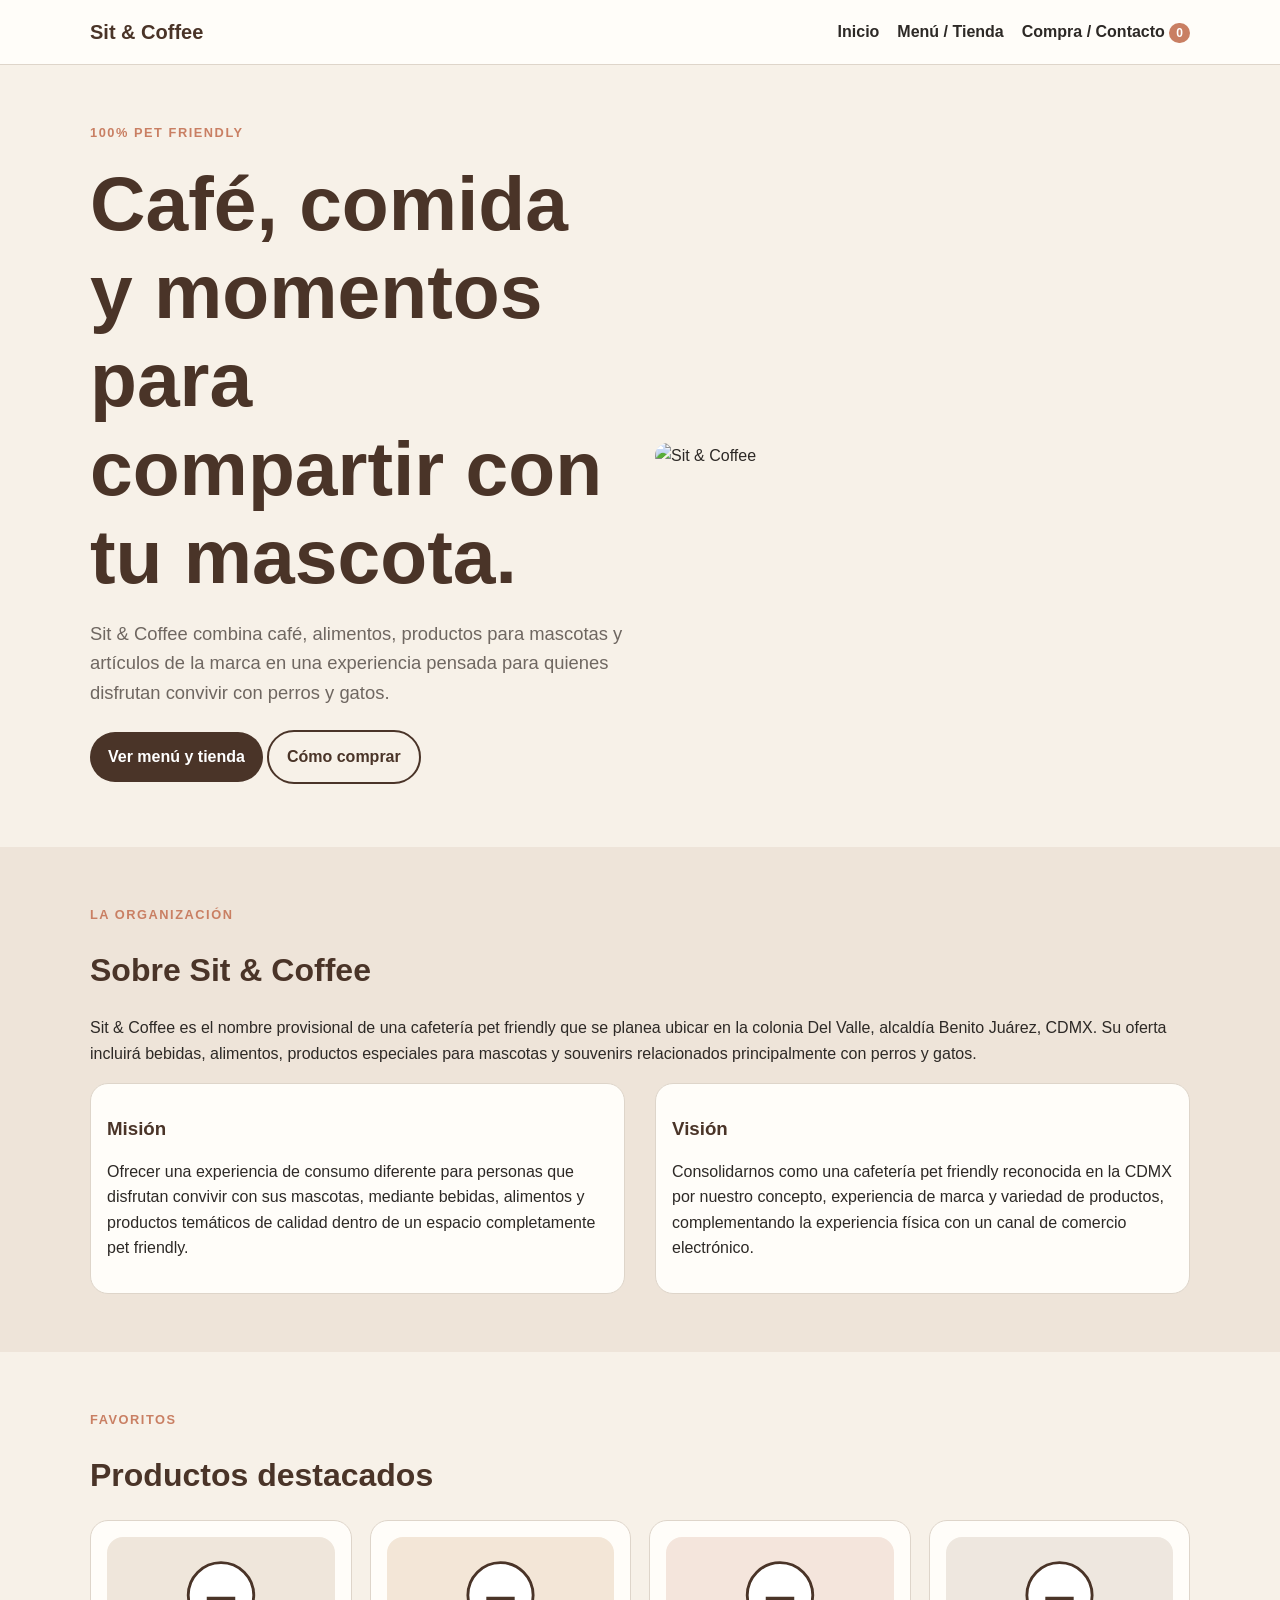
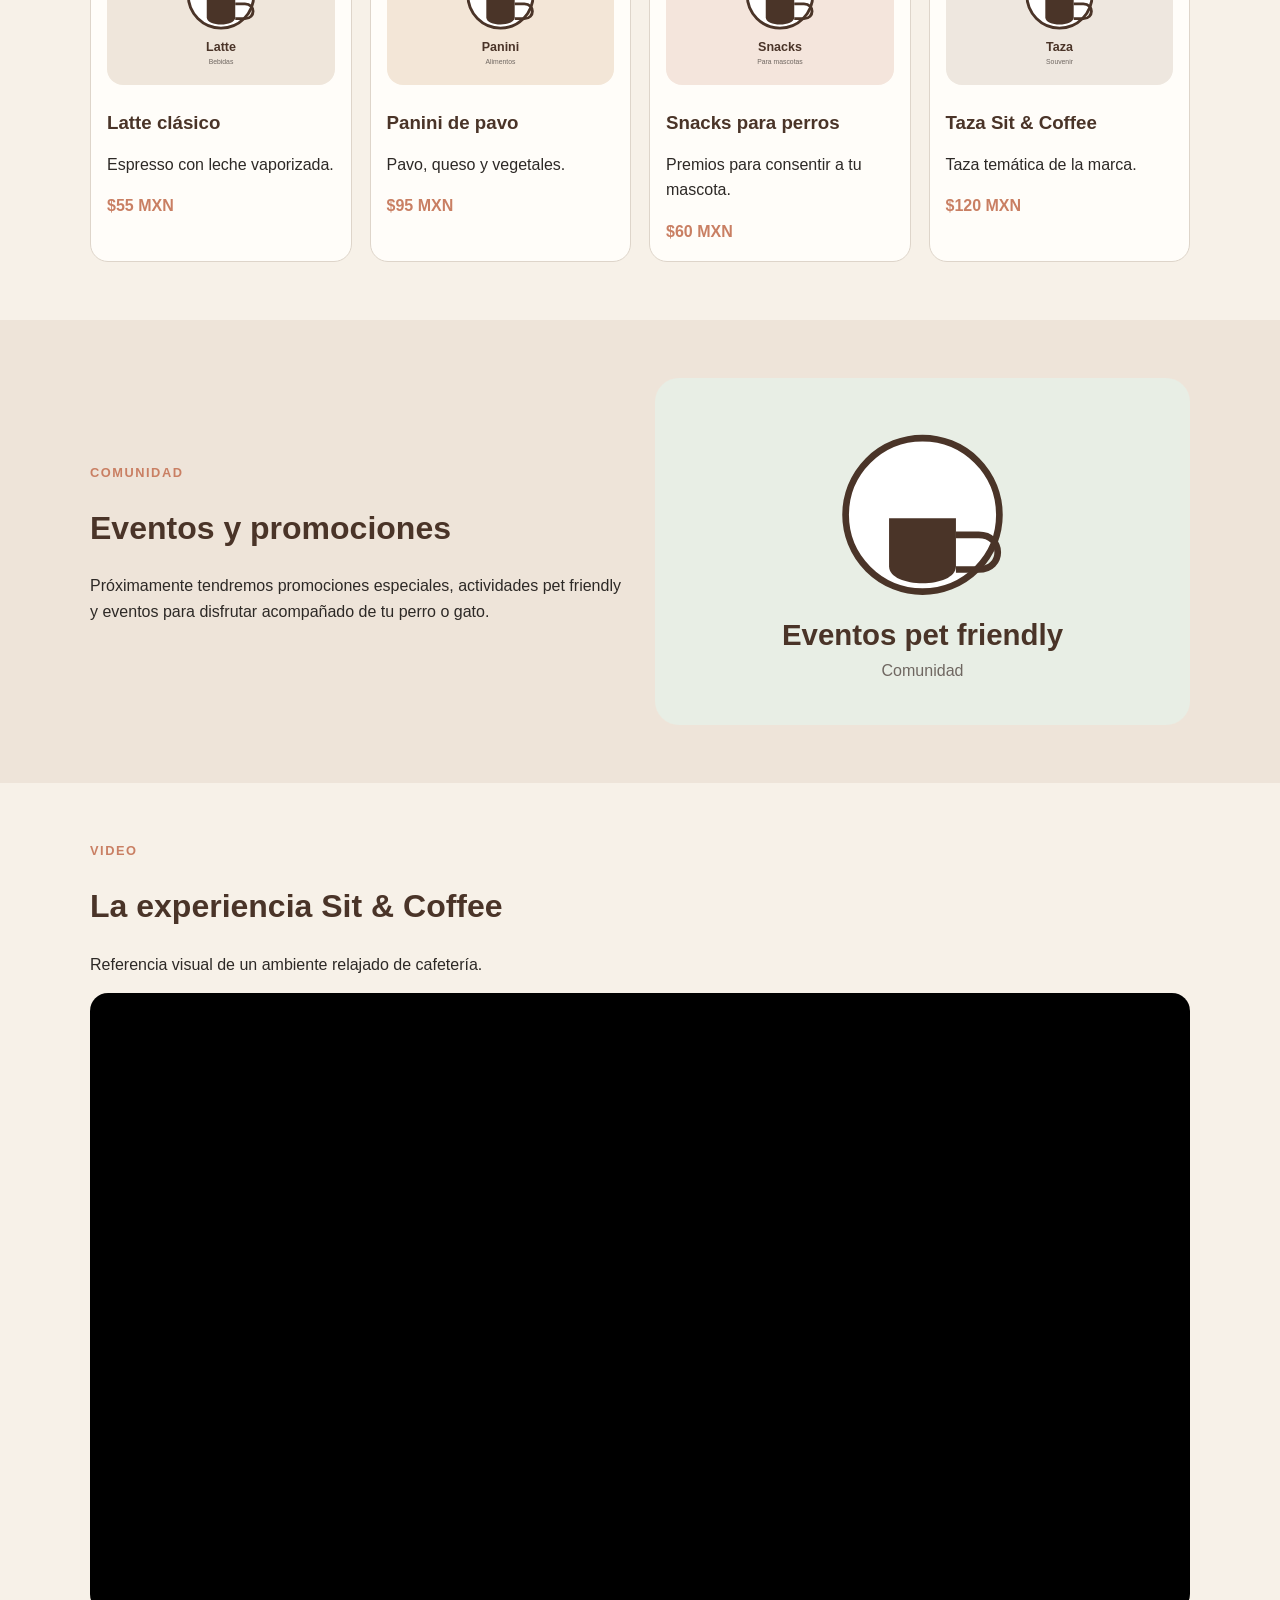
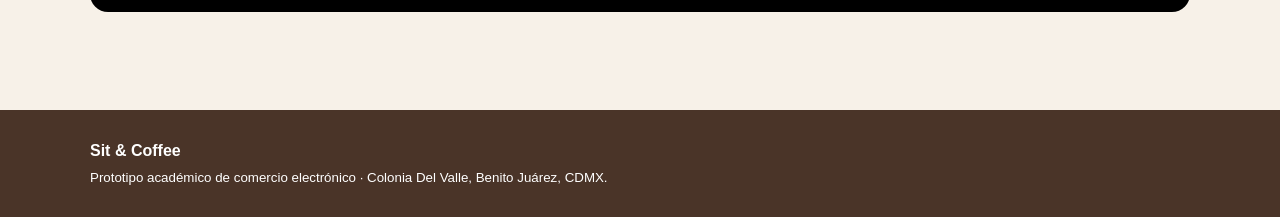
==== index.html @ 06177a31 "Add files via upload" ====
<!doctype html><html lang="es"><head><meta charset="utf-8"><meta name="viewport" content="width=device-width,initial-scale=1"><title>Sit & Coffee</title><link rel="stylesheet" href="styles.css"></head><body><header><div class="wrap"><nav><a class="brand" href="index.html">Sit & Coffee</a><div class="links">
<a href="index.html">Inicio</a><a href="tienda.html">Menú / Tienda</a><a href="compra.html">Compra / Contacto <span class="badge" data-count>0</span></a>
</div></nav></div></header>
<section class="hero"><div class="wrap hero-grid"><div><div class="eyebrow">100% pet friendly</div><h1>Café, comida y momentos para compartir con tu mascota.</h1>
<p class="lead">Sit & Coffee combina café, alimentos, productos para mascotas y artículos de la marca en una experiencia pensada para quienes disfrutan convivir con perros y gatos.</p>
<a class="btn" href="tienda.html">Ver menú y tienda</a><a class="btn alt" href="compra.html">Cómo comprar</a></div><img src="images/hero.svg" alt="Sit & Coffee"></div></section>
<section class="section altbg"><div class="wrap"><div class="eyebrow">La organización</div><h2>Sobre Sit & Coffee</h2>
<p>Sit & Coffee es el nombre provisional de una cafetería pet friendly que se planea ubicar en la colonia Del Valle, alcaldía Benito Juárez, CDMX. Su oferta incluirá bebidas, alimentos, productos especiales para mascotas y souvenirs relacionados principalmente con perros y gatos.</p>
<div class="two"><div class="card"><h3>Misión</h3><p>Ofrecer una experiencia de consumo diferente para personas que disfrutan convivir con sus mascotas, mediante bebidas, alimentos y productos temáticos de calidad dentro de un espacio completamente pet friendly.</p></div>
<div class="card"><h3>Visión</h3><p>Consolidarnos como una cafetería pet friendly reconocida en la CDMX por nuestro concepto, experiencia de marca y variedad de productos, complementando la experiencia física con un canal de comercio electrónico.</p></div></div></div></section>
<section class="section"><div class="wrap"><div class="eyebrow">Favoritos</div><h2>Productos destacados</h2><div class="grid">
<div class="card"><img src="images/latte.svg"><h3>Latte clásico</h3><p>Espresso con leche vaporizada.</p><div class="price">$55 MXN</div></div>
<div class="card"><img src="images/panini.svg"><h3>Panini de pavo</h3><p>Pavo, queso y vegetales.</p><div class="price">$95 MXN</div></div>
<div class="card"><img src="images/snacks.svg"><h3>Snacks para perros</h3><p>Premios para consentir a tu mascota.</p><div class="price">$60 MXN</div></div>
<div class="card"><img src="images/taza.svg"><h3>Taza Sit & Coffee</h3><p>Taza temática de la marca.</p><div class="price">$120 MXN</div></div></div></div></section>
<section class="section altbg"><div class="wrap two"><div><div class="eyebrow">Comunidad</div><h2>Eventos y promociones</h2><p>Próximamente tendremos promociones especiales, actividades pet friendly y eventos para disfrutar acompañado de tu perro o gato.</p></div><img src="images/eventos.svg" alt="Eventos pet friendly"></div></section>
<section class="section"><div class="wrap"><div class="eyebrow">Video</div><h2>La experiencia Sit & Coffee</h2><p>Referencia visual de un ambiente relajado de cafetería.</p><div class="video"><iframe src="https://www.youtube.com/embed/5qap5aO4i9A" title="Ambiente de cafetería" allowfullscreen></iframe></div></div></section>
<footer><div class="wrap"><b>Sit & Coffee</b><br><small>Prototipo académico de comercio electrónico · Colonia Del Valle, Benito Juárez, CDMX.</small></div></footer><script src="app.js"></script></body></html>
---- styles.css ----
:root{--bg:#f7f1e8;--paper:#fffdf9;--coffee:#4a3428;--sage:#84927d;--terra:#c97f63;--line:#ded5ca;--muted:#6f6761}
*{box-sizing:border-box}body{margin:0;font-family:Arial,sans-serif;background:var(--bg);color:#2d2926;line-height:1.6}
a{text-decoration:none;color:inherit}.wrap{width:min(1100px,92%);margin:auto}
header{position:sticky;top:0;background:rgba(255,253,249,.97);border-bottom:1px solid var(--line);z-index:5}
nav{display:flex;justify-content:space-between;align-items:center;padding:16px 0;gap:20px}
.brand{font-weight:800;color:var(--coffee);font-size:1.25rem}.links{display:flex;gap:18px;flex-wrap:wrap}.links a{font-weight:700}
.hero,.section{padding:58px 0}.hero-grid,.two{display:grid;grid-template-columns:1fr 1fr;gap:30px;align-items:center}
h1,h2,h3{color:var(--coffee);line-height:1.15}h1{font-size:clamp(2.5rem,6vw,5rem);margin:.2em 0}h2{font-size:2rem}
.lead{font-size:1.15rem;color:var(--muted)}.eyebrow{text-transform:uppercase;letter-spacing:.12em;color:var(--terra);font-weight:800;font-size:.8rem}
.btn{display:inline-block;background:var(--coffee);color:white;border:0;border-radius:999px;padding:12px 18px;font-weight:800;cursor:pointer;margin:5px 4px 5px 0}
.btn.alt{background:transparent;color:var(--coffee);border:2px solid var(--coffee)}
.altbg{background:#eee4d9}.grid{display:grid;grid-template-columns:repeat(4,1fr);gap:18px}
.card{background:var(--paper);border:1px solid var(--line);border-radius:18px;padding:16px}.card img,.hero img{width:100%;border-radius:16px}
.price{color:var(--terra);font-weight:800}.notice{background:#fff6ef;border-left:5px solid var(--terra);padding:14px;border-radius:8px}
.video{position:relative;padding-top:56.25%;overflow:hidden;border-radius:18px;background:#000}.video iframe{position:absolute;inset:0;width:100%;height:100%;border:0}
footer{background:var(--coffee);color:white;padding:28px 0;margin-top:40px}
.row{display:grid;grid-template-columns:1fr auto;gap:16px;padding:12px 0;border-bottom:1px solid var(--line)}
input,select{padding:10px;border:1px solid var(--line);border-radius:8px;width:100%}
form{display:grid;gap:12px}.badge{background:var(--terra);color:white;border-radius:999px;padding:3px 7px;font-size:.75rem}
@media(max-width:800px){.hero-grid,.two,.grid{grid-template-columns:1fr}nav{align-items:flex-start;flex-direction:column}}
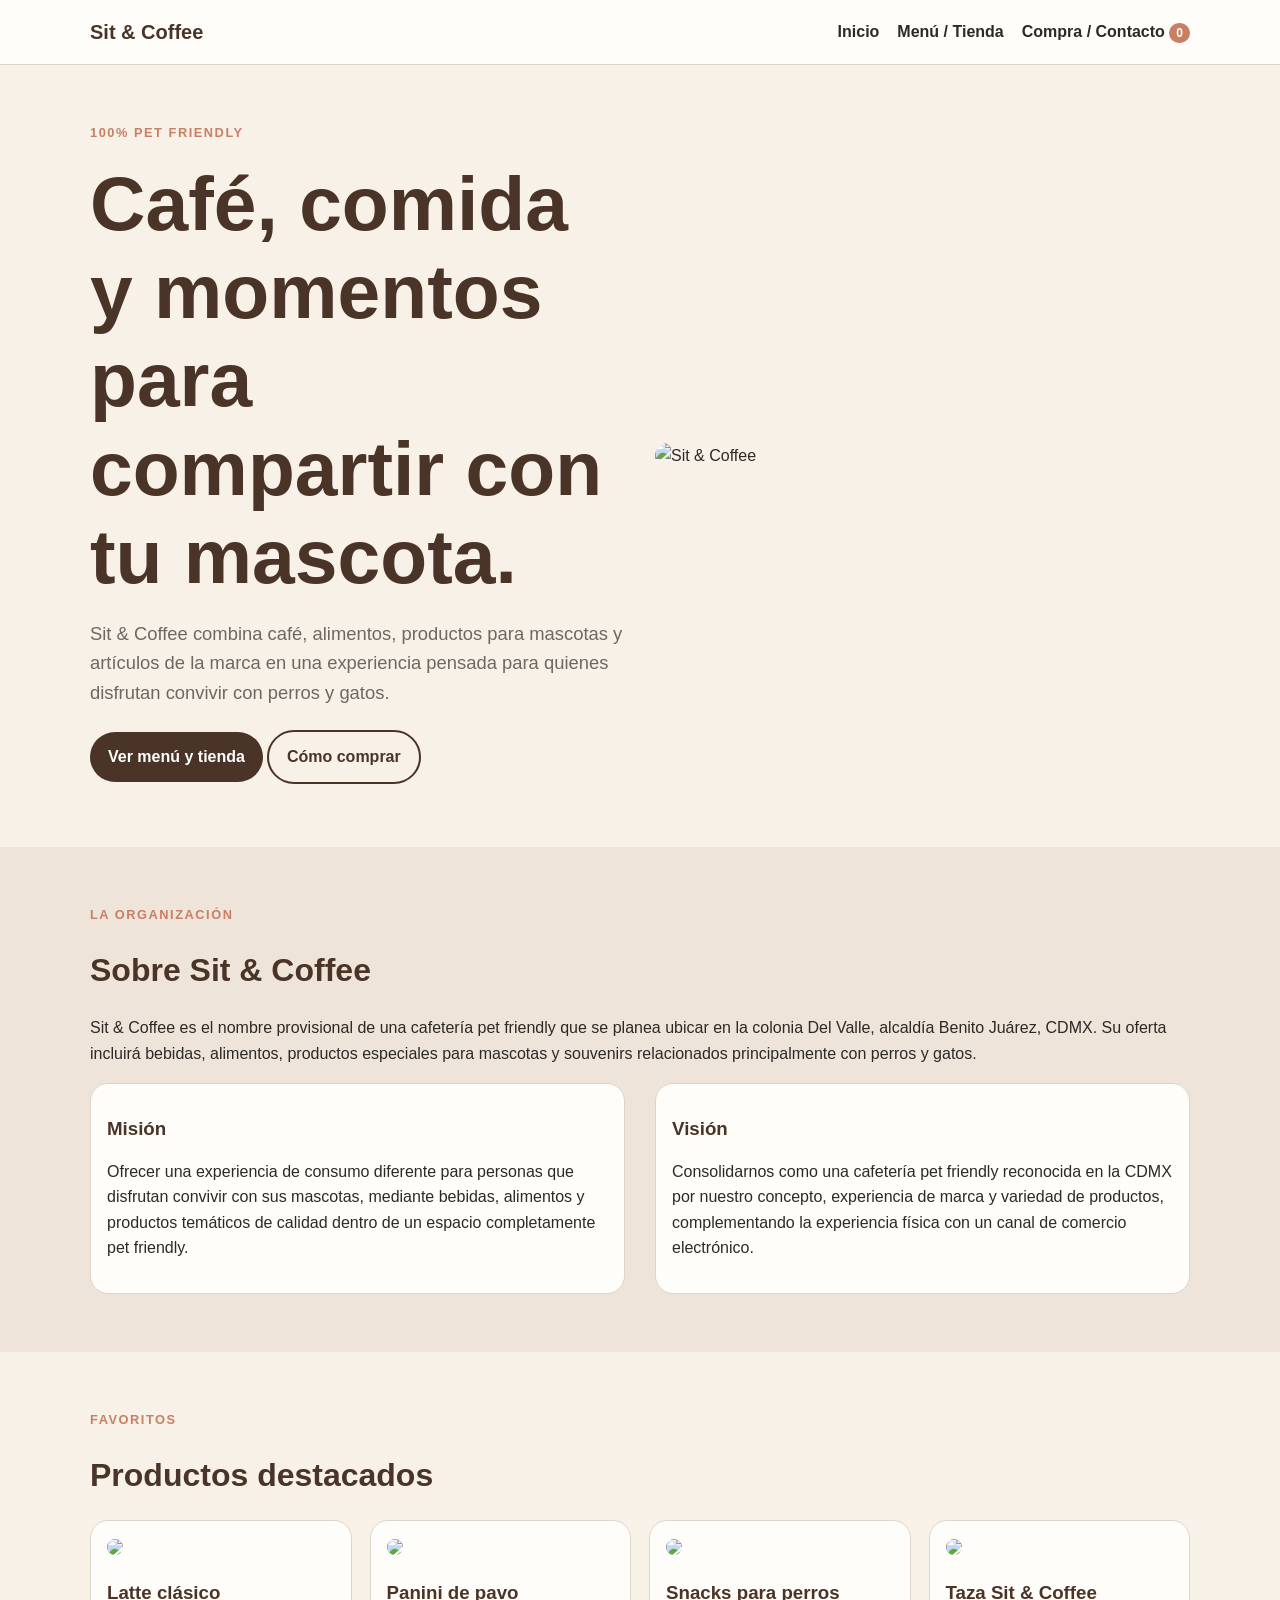
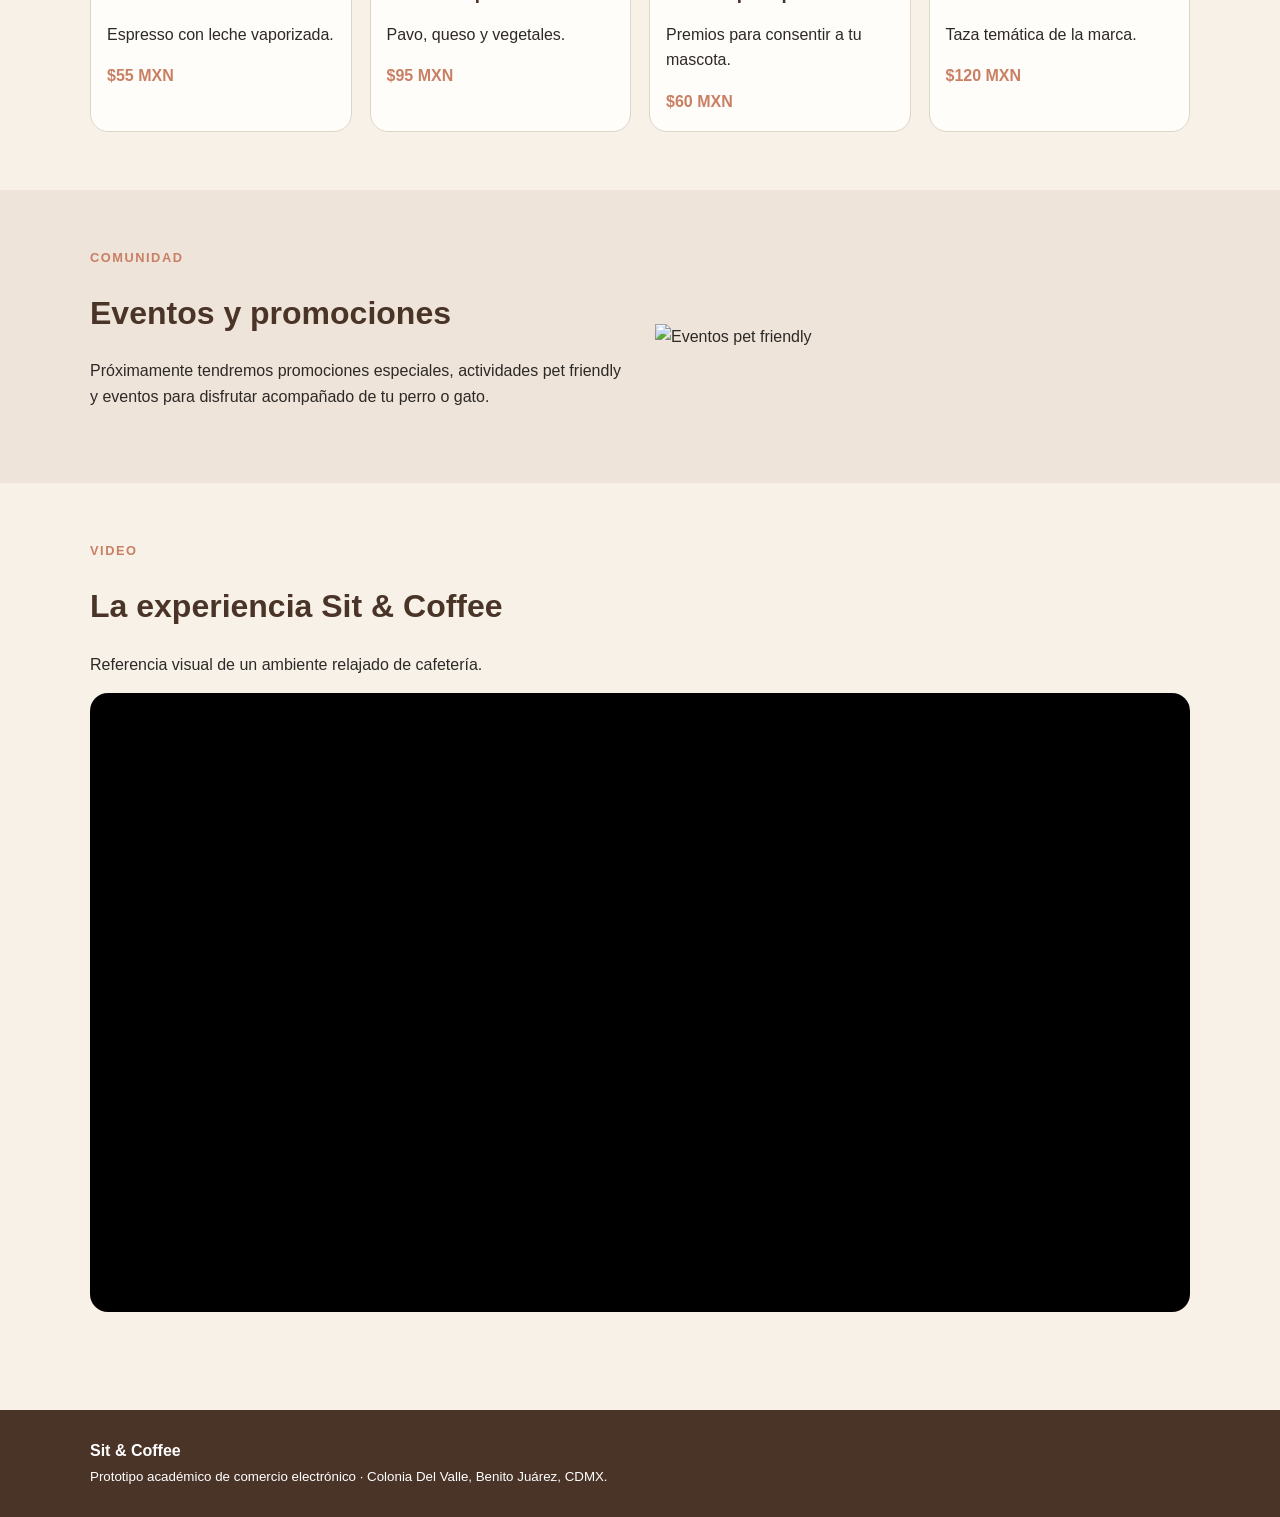
==== commit 77e2afc3: "Add files via upload" ====
--- a/index.html
+++ b/index.html
@@ -3,16 +3,16 @@
 </div></nav></div></header>
 <section class="hero"><div class="wrap hero-grid"><div><div class="eyebrow">100% pet friendly</div><h1>Café, comida y momentos para compartir con tu mascota.</h1>
 <p class="lead">Sit & Coffee combina café, alimentos, productos para mascotas y artículos de la marca en una experiencia pensada para quienes disfrutan convivir con perros y gatos.</p>
-<a class="btn" href="tienda.html">Ver menú y tienda</a><a class="btn alt" href="compra.html">Cómo comprar</a></div><img src="images/hero.svg" alt="Sit & Coffee"></div></section>
+<a class="btn" href="tienda.html">Ver menú y tienda</a><a class="btn alt" href="compra.html">Cómo comprar</a></div><img src="images/hero-mxdogs.png" alt="Sit & Coffee"></div></section>
 <section class="section altbg"><div class="wrap"><div class="eyebrow">La organización</div><h2>Sobre Sit & Coffee</h2>
 <p>Sit & Coffee es el nombre provisional de una cafetería pet friendly que se planea ubicar en la colonia Del Valle, alcaldía Benito Juárez, CDMX. Su oferta incluirá bebidas, alimentos, productos especiales para mascotas y souvenirs relacionados principalmente con perros y gatos.</p>
 <div class="two"><div class="card"><h3>Misión</h3><p>Ofrecer una experiencia de consumo diferente para personas que disfrutan convivir con sus mascotas, mediante bebidas, alimentos y productos temáticos de calidad dentro de un espacio completamente pet friendly.</p></div>
 <div class="card"><h3>Visión</h3><p>Consolidarnos como una cafetería pet friendly reconocida en la CDMX por nuestro concepto, experiencia de marca y variedad de productos, complementando la experiencia física con un canal de comercio electrónico.</p></div></div></div></section>
 <section class="section"><div class="wrap"><div class="eyebrow">Favoritos</div><h2>Productos destacados</h2><div class="grid">
-<div class="card"><img src="images/latte.svg"><h3>Latte clásico</h3><p>Espresso con leche vaporizada.</p><div class="price">$55 MXN</div></div>
-<div class="card"><img src="images/panini.svg"><h3>Panini de pavo</h3><p>Pavo, queso y vegetales.</p><div class="price">$95 MXN</div></div>
-<div class="card"><img src="images/snacks.svg"><h3>Snacks para perros</h3><p>Premios para consentir a tu mascota.</p><div class="price">$60 MXN</div></div>
-<div class="card"><img src="images/taza.svg"><h3>Taza Sit & Coffee</h3><p>Taza temática de la marca.</p><div class="price">$120 MXN</div></div></div></div></section>
-<section class="section altbg"><div class="wrap two"><div><div class="eyebrow">Comunidad</div><h2>Eventos y promociones</h2><p>Próximamente tendremos promociones especiales, actividades pet friendly y eventos para disfrutar acompañado de tu perro o gato.</p></div><img src="images/eventos.svg" alt="Eventos pet friendly"></div></section>
+<div class="card"><img src="images/coffee-mxdogs.png"><h3>Latte clásico</h3><p>Espresso con leche vaporizada.</p><div class="price">$55 MXN</div></div>
+<div class="card"><img src="images/brunch-mxdogs.png"><h3>Panini de pavo</h3><p>Pavo, queso y vegetales.</p><div class="price">$95 MXN</div></div>
+<div class="card"><img src="images/shop-mxdogs.png"><h3>Snacks para perros</h3><p>Premios para consentir a tu mascota.</p><div class="price">$60 MXN</div></div>
+<div class="card"><img src="images/shop-mxdogs.png"><h3>Taza Sit & Coffee</h3><p>Taza temática de la marca.</p><div class="price">$120 MXN</div></div></div></div></section>
+<section class="section altbg"><div class="wrap two"><div><div class="eyebrow">Comunidad</div><h2>Eventos y promociones</h2><p>Próximamente tendremos promociones especiales, actividades pet friendly y eventos para disfrutar acompañado de tu perro o gato.</p></div><img src="images/shop-mxdogs.png" alt="Eventos pet friendly"></div></section>
 <section class="section"><div class="wrap"><div class="eyebrow">Video</div><h2>La experiencia Sit & Coffee</h2><p>Referencia visual de un ambiente relajado de cafetería.</p><div class="video"><iframe src="https://www.youtube.com/embed/5qap5aO4i9A" title="Ambiente de cafetería" allowfullscreen></iframe></div></div></section>
 <footer><div class="wrap"><b>Sit & Coffee</b><br><small>Prototipo académico de comercio electrónico · Colonia Del Valle, Benito Juárez, CDMX.</small></div></footer><script src="app.js"></script></body></html>
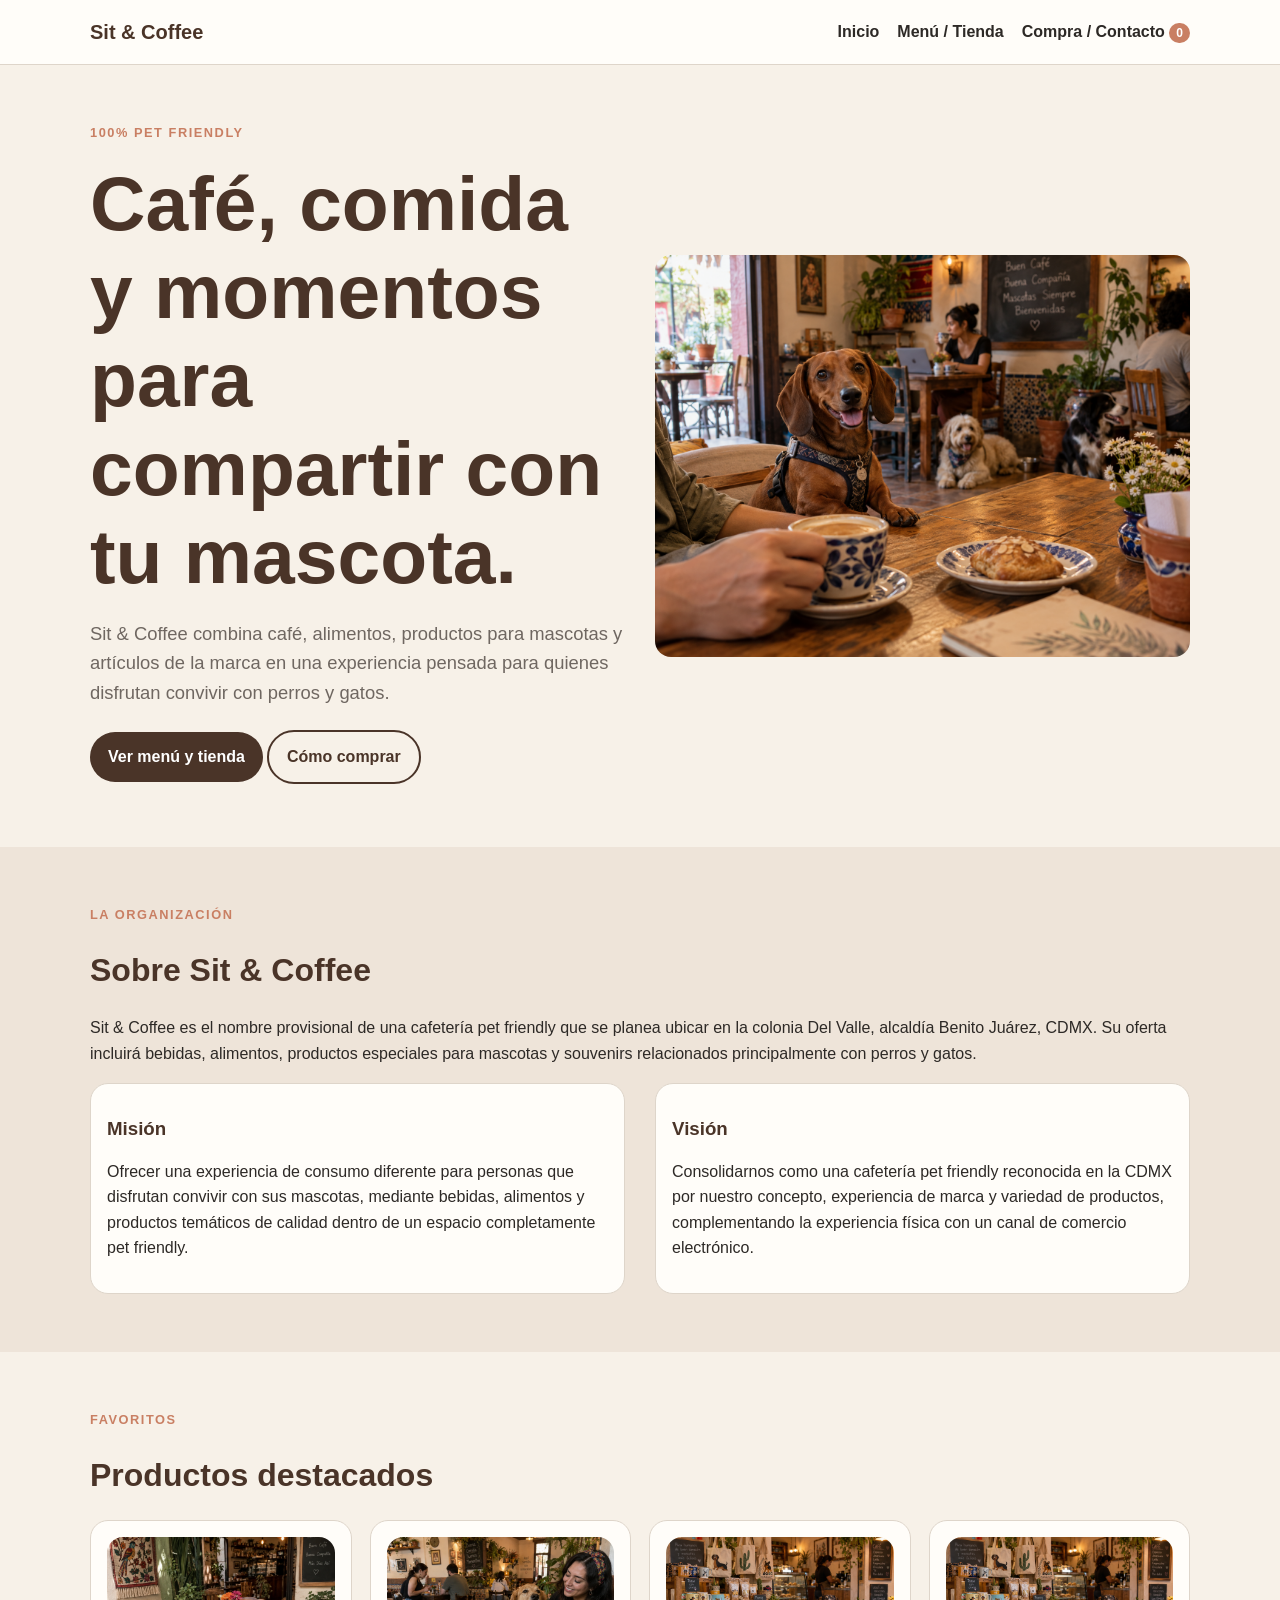
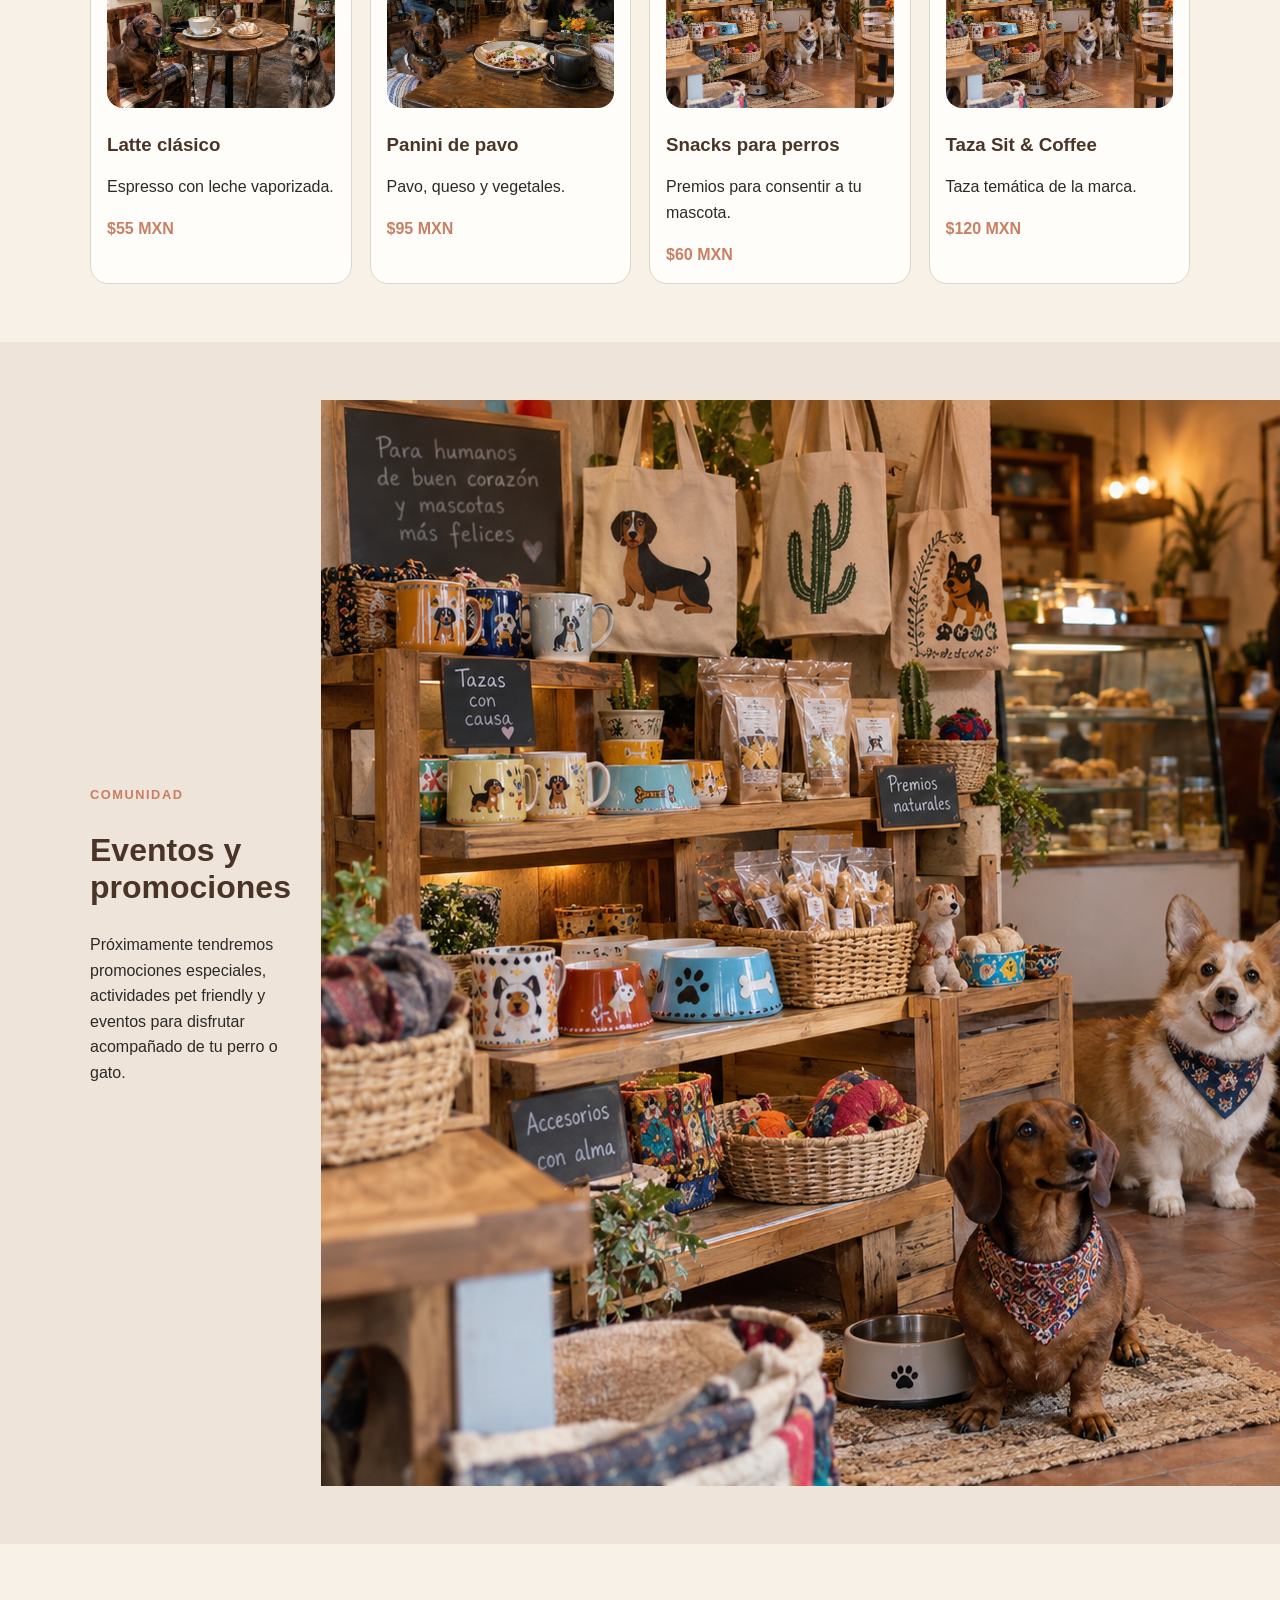
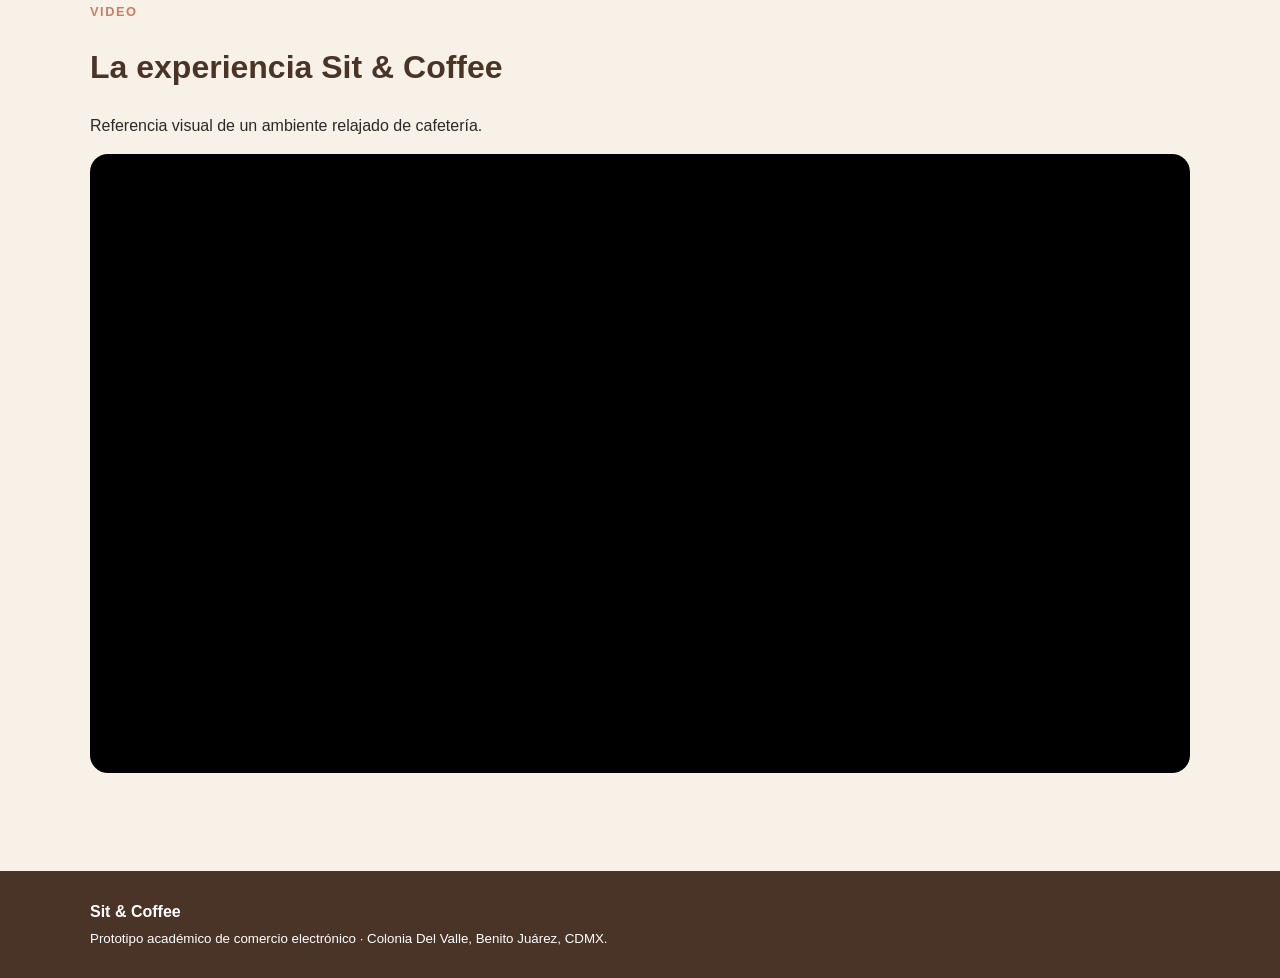
==== commit 41739a73: "Add files via upload" ====
--- a/index.html
+++ b/index.html
@@ -3,16 +3,16 @@
 </div></nav></div></header>
 <section class="hero"><div class="wrap hero-grid"><div><div class="eyebrow">100% pet friendly</div><h1>Café, comida y momentos para compartir con tu mascota.</h1>
 <p class="lead">Sit & Coffee combina café, alimentos, productos para mascotas y artículos de la marca en una experiencia pensada para quienes disfrutan convivir con perros y gatos.</p>
-<a class="btn" href="tienda.html">Ver menú y tienda</a><a class="btn alt" href="compra.html">Cómo comprar</a></div><img src="images/hero-mxdogs.png" alt="Sit & Coffee"></div></section>
+<a class="btn" href="tienda.html">Ver menú y tienda</a><a class="btn alt" href="compra.html">Cómo comprar</a></div><img src="hero-mxdogs.png" alt="Sit & Coffee"></div></section>
 <section class="section altbg"><div class="wrap"><div class="eyebrow">La organización</div><h2>Sobre Sit & Coffee</h2>
 <p>Sit & Coffee es el nombre provisional de una cafetería pet friendly que se planea ubicar en la colonia Del Valle, alcaldía Benito Juárez, CDMX. Su oferta incluirá bebidas, alimentos, productos especiales para mascotas y souvenirs relacionados principalmente con perros y gatos.</p>
 <div class="two"><div class="card"><h3>Misión</h3><p>Ofrecer una experiencia de consumo diferente para personas que disfrutan convivir con sus mascotas, mediante bebidas, alimentos y productos temáticos de calidad dentro de un espacio completamente pet friendly.</p></div>
 <div class="card"><h3>Visión</h3><p>Consolidarnos como una cafetería pet friendly reconocida en la CDMX por nuestro concepto, experiencia de marca y variedad de productos, complementando la experiencia física con un canal de comercio electrónico.</p></div></div></div></section>
 <section class="section"><div class="wrap"><div class="eyebrow">Favoritos</div><h2>Productos destacados</h2><div class="grid">
-<div class="card"><img src="images/coffee-mxdogs.png"><h3>Latte clásico</h3><p>Espresso con leche vaporizada.</p><div class="price">$55 MXN</div></div>
-<div class="card"><img src="images/brunch-mxdogs.png"><h3>Panini de pavo</h3><p>Pavo, queso y vegetales.</p><div class="price">$95 MXN</div></div>
-<div class="card"><img src="images/shop-mxdogs.png"><h3>Snacks para perros</h3><p>Premios para consentir a tu mascota.</p><div class="price">$60 MXN</div></div>
-<div class="card"><img src="images/shop-mxdogs.png"><h3>Taza Sit & Coffee</h3><p>Taza temática de la marca.</p><div class="price">$120 MXN</div></div></div></div></section>
-<section class="section altbg"><div class="wrap two"><div><div class="eyebrow">Comunidad</div><h2>Eventos y promociones</h2><p>Próximamente tendremos promociones especiales, actividades pet friendly y eventos para disfrutar acompañado de tu perro o gato.</p></div><img src="images/shop-mxdogs.png" alt="Eventos pet friendly"></div></section>
+<div class="card"><img src="coffee-mxdogs.png"><h3>Latte clásico</h3><p>Espresso con leche vaporizada.</p><div class="price">$55 MXN</div></div>
+<div class="card"><img src="brunch-mxdogs.png"><h3>Panini de pavo</h3><p>Pavo, queso y vegetales.</p><div class="price">$95 MXN</div></div>
+<div class="card"><img src="shop-mxdogs.png"><h3>Snacks para perros</h3><p>Premios para consentir a tu mascota.</p><div class="price">$60 MXN</div></div>
+<div class="card"><img src="shop-mxdogs.png"><h3>Taza Sit & Coffee</h3><p>Taza temática de la marca.</p><div class="price">$120 MXN</div></div></div></div></section>
+<section class="section altbg"><div class="wrap two"><div><div class="eyebrow">Comunidad</div><h2>Eventos y promociones</h2><p>Próximamente tendremos promociones especiales, actividades pet friendly y eventos para disfrutar acompañado de tu perro o gato.</p></div><img src="shop-mxdogs.png" alt="Eventos pet friendly"></div></section>
 <section class="section"><div class="wrap"><div class="eyebrow">Video</div><h2>La experiencia Sit & Coffee</h2><p>Referencia visual de un ambiente relajado de cafetería.</p><div class="video"><iframe src="https://www.youtube.com/embed/5qap5aO4i9A" title="Ambiente de cafetería" allowfullscreen></iframe></div></div></section>
 <footer><div class="wrap"><b>Sit & Coffee</b><br><small>Prototipo académico de comercio electrónico · Colonia Del Valle, Benito Juárez, CDMX.</small></div></footer><script src="app.js"></script></body></html>
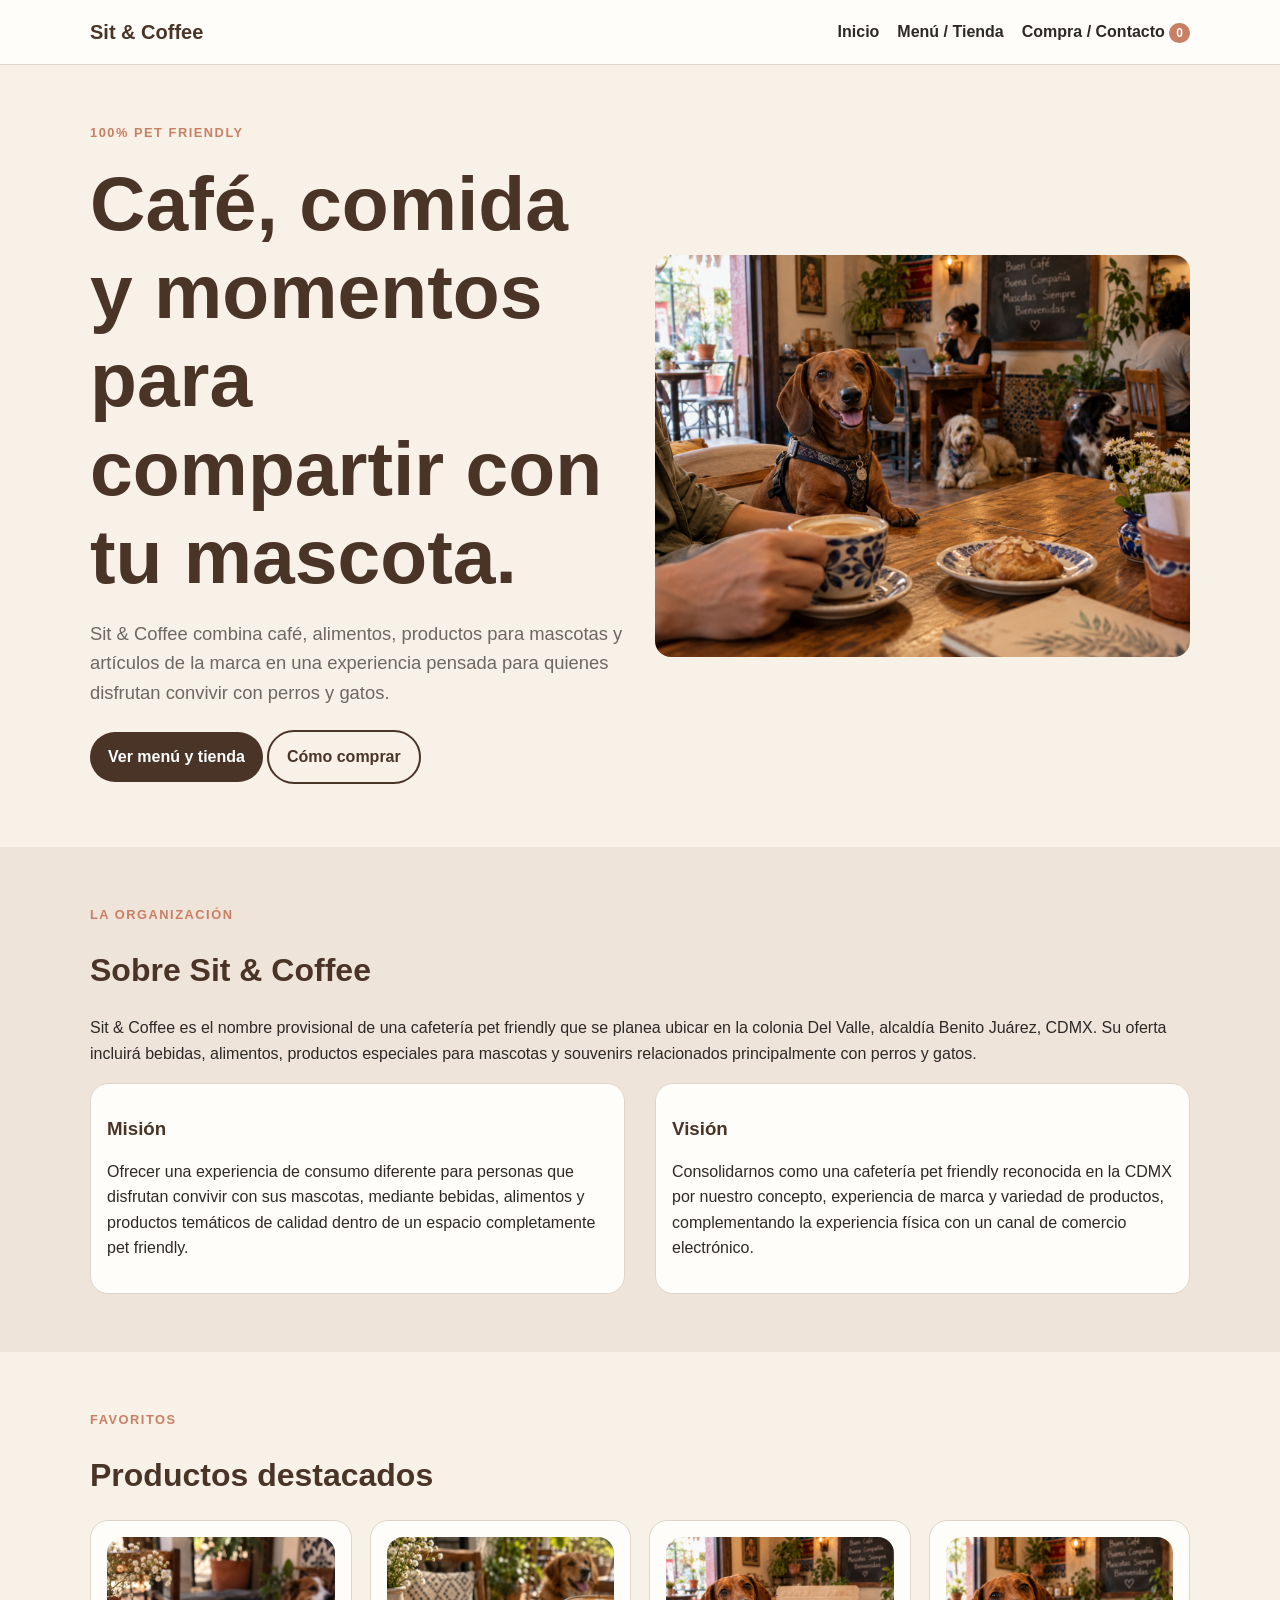
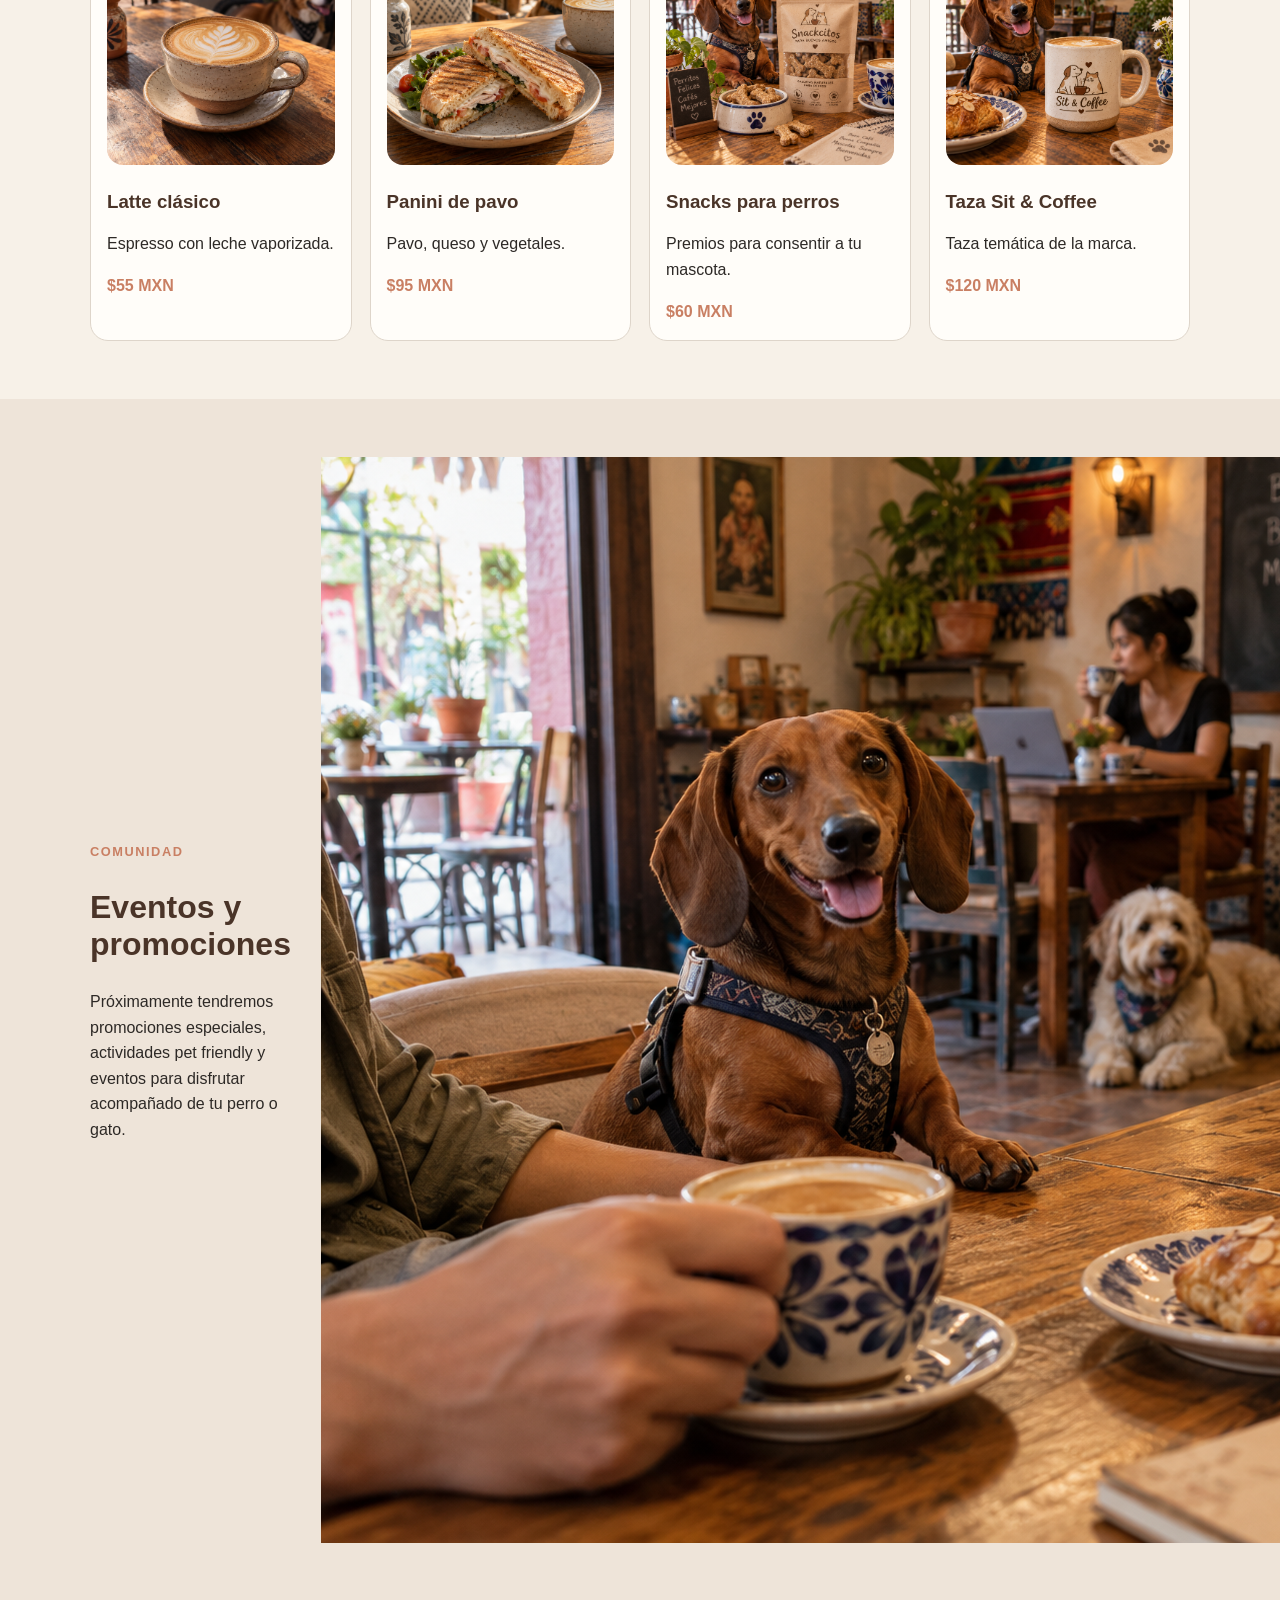
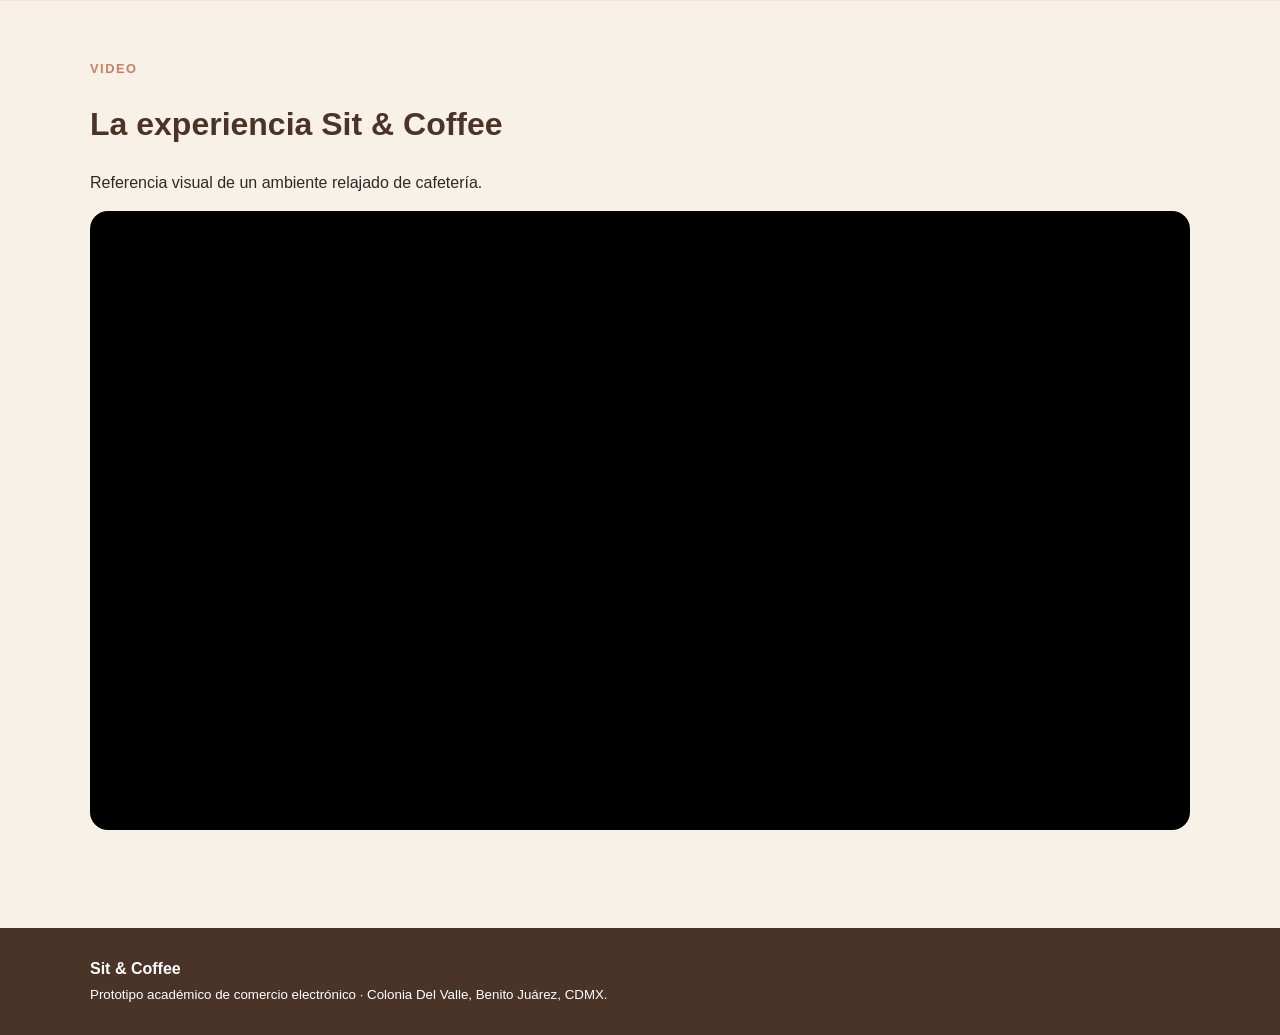
==== commit 9435a20d: "Add files via upload" ====
--- a/index.html
+++ b/index.html
@@ -9,10 +9,10 @@
 <div class="two"><div class="card"><h3>Misión</h3><p>Ofrecer una experiencia de consumo diferente para personas que disfrutan convivir con sus mascotas, mediante bebidas, alimentos y productos temáticos de calidad dentro de un espacio completamente pet friendly.</p></div>
 <div class="card"><h3>Visión</h3><p>Consolidarnos como una cafetería pet friendly reconocida en la CDMX por nuestro concepto, experiencia de marca y variedad de productos, complementando la experiencia física con un canal de comercio electrónico.</p></div></div></div></section>
 <section class="section"><div class="wrap"><div class="eyebrow">Favoritos</div><h2>Productos destacados</h2><div class="grid">
-<div class="card"><img src="coffee-mxdogs.png"><h3>Latte clásico</h3><p>Espresso con leche vaporizada.</p><div class="price">$55 MXN</div></div>
-<div class="card"><img src="brunch-mxdogs.png"><h3>Panini de pavo</h3><p>Pavo, queso y vegetales.</p><div class="price">$95 MXN</div></div>
-<div class="card"><img src="shop-mxdogs.png"><h3>Snacks para perros</h3><p>Premios para consentir a tu mascota.</p><div class="price">$60 MXN</div></div>
-<div class="card"><img src="shop-mxdogs.png"><h3>Taza Sit & Coffee</h3><p>Taza temática de la marca.</p><div class="price">$120 MXN</div></div></div></div></section>
-<section class="section altbg"><div class="wrap two"><div><div class="eyebrow">Comunidad</div><h2>Eventos y promociones</h2><p>Próximamente tendremos promociones especiales, actividades pet friendly y eventos para disfrutar acompañado de tu perro o gato.</p></div><img src="shop-mxdogs.png" alt="Eventos pet friendly"></div></section>
+<div class="card"><img src="latte.png" alt="Latte clásico"><h3>Latte clásico</h3><p>Espresso con leche vaporizada.</p><div class="price">$55 MXN</div></div>
+<div class="card"><img src="panini-pavo.png" alt="Panini de pavo"><h3>Panini de pavo</h3><p>Pavo, queso y vegetales.</p><div class="price">$95 MXN</div></div>
+<div class="card"><img src="snacks-perros.png" alt="Snacks para perros"><h3>Snacks para perros</h3><p>Premios para consentir a tu mascota.</p><div class="price">$60 MXN</div></div>
+<div class="card"><img src="taza.png" alt="Taza Sit & Coffee"><h3>Taza Sit & Coffee</h3><p>Taza temática de la marca.</p><div class="price">$120 MXN</div></div></div></div></section>
+<section class="section altbg"><div class="wrap two"><div><div class="eyebrow">Comunidad</div><h2>Eventos y promociones</h2><p>Próximamente tendremos promociones especiales, actividades pet friendly y eventos para disfrutar acompañado de tu perro o gato.</p></div><img src="eventos.png" alt="Eventos pet friendly"></div></section>
 <section class="section"><div class="wrap"><div class="eyebrow">Video</div><h2>La experiencia Sit & Coffee</h2><p>Referencia visual de un ambiente relajado de cafetería.</p><div class="video"><iframe src="https://www.youtube.com/embed/5qap5aO4i9A" title="Ambiente de cafetería" allowfullscreen></iframe></div></div></section>
 <footer><div class="wrap"><b>Sit & Coffee</b><br><small>Prototipo académico de comercio electrónico · Colonia Del Valle, Benito Juárez, CDMX.</small></div></footer><script src="app.js"></script></body></html>
